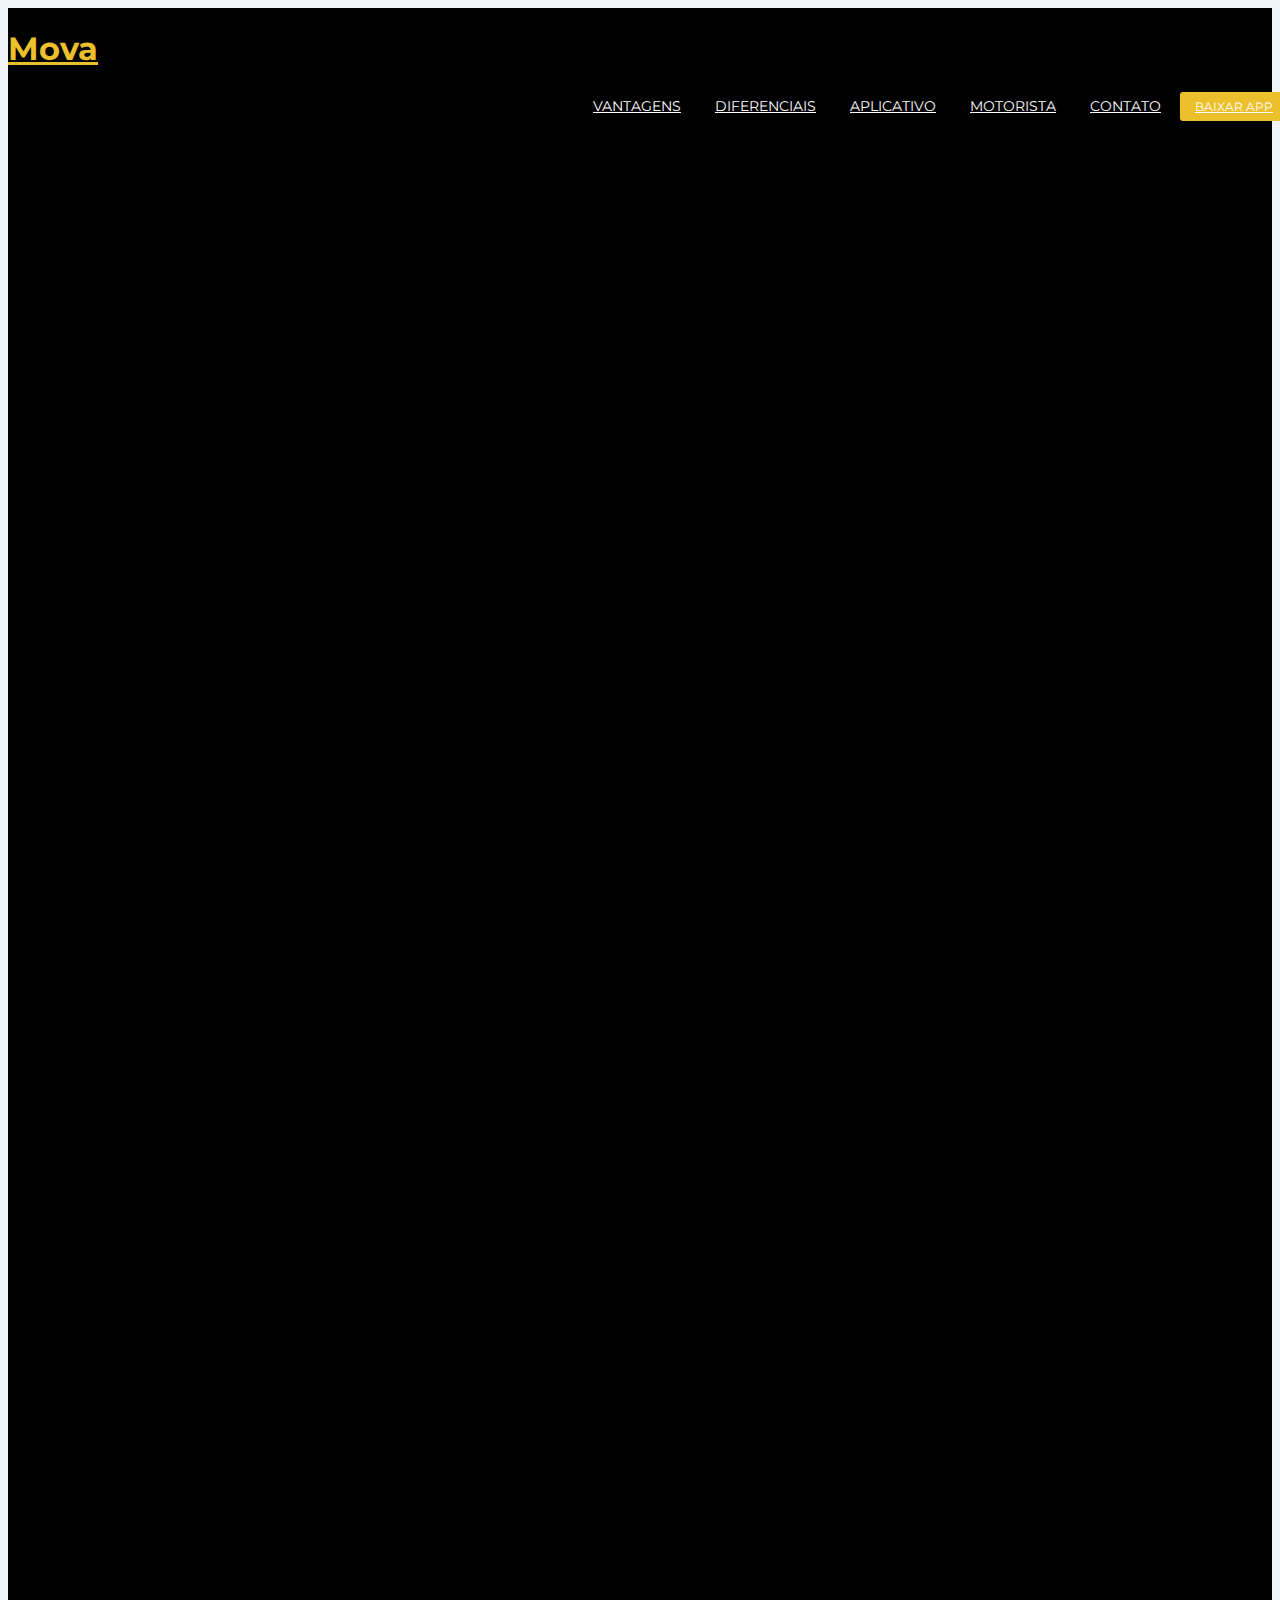
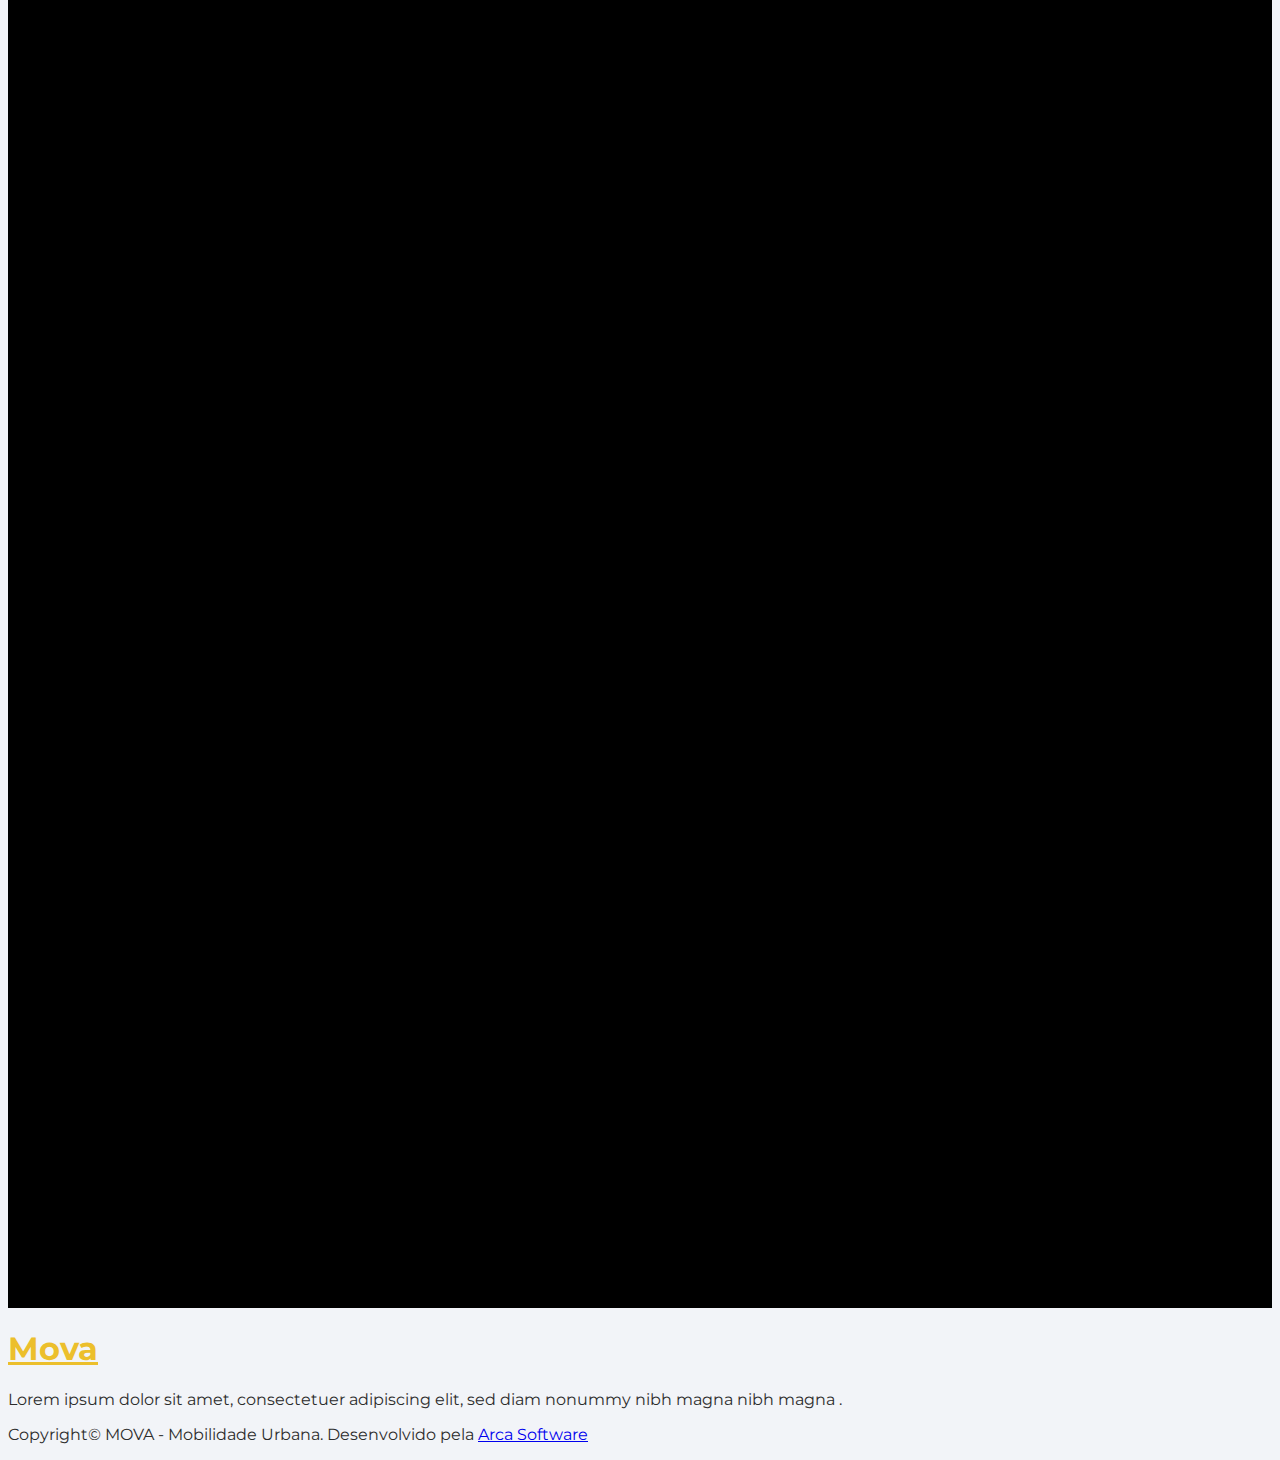
==== pages/drivers-steps.html @ b9070c81 "Adicionando a página 'Como tornar motorista' e pequena reestruturação no layout" ====
<!DOCTYPE html>
<html lang="pt-br">
<head>
  <meta charset="UTF-8">
  <meta name="viewport" content="width=device-width, initial-scale=1.0">
  <meta http-equiv="X-UA-Compatible" content="ie=edge">
  <script src="https://code.jquery.com/jquery-3.3.1.slim.min.js" integrity="sha384-q8i/X+965DzO0rT7abK41JStQIAqVgRVzpbzo5smXKp4YfRvH+8abtTE1Pi6jizo" crossorigin="anonymous"></script>
  <script src="https://cdnjs.cloudflare.com/ajax/libs/popper.js/1.14.7/umd/popper.min.js" integrity="sha384-UO2eT0CpHqdSJQ6hJty5KVphtPhzWj9WO1clHTMGa3JDZwrnQq4sF86dIHNDz0W1" crossorigin="anonymous"></script>
  <link rel="stylesheet" href="../assets/css/main.css">
  <title>MOVA - Como me cadastrar como motorista?</title>
</head>
<body>
  
  <div id="loading" class="d-flex align-items-center justify-content-center">
    <div class="spinner-grow" role="status">
      <span class="sr-only">Loading...</span>
    </div>
  </div>

  <header class="page-topbar">
    <div class="d-flex align-items-center page-topbar-container">
      <nav class="container page-topbar-content">
        <div class="row align-items-center">
          <div class="col-lg-4 col-6">
            <div class="page-logo">
              <h1>
                <a href="../index.html">Mova</a>
              </h1>
            </div>
          </div>
          <div class="col-6 menu-icon-container">
            <div id="menu-icon">
              <span></span>
              <span></span>
              <span></span>
            </div>
          </div>
          <div class="col-lg-8 position-static">
            <div class="page-topbar-menu">
              <ul class="page-topbar-items">
                <li class="page-topbar-item">
                  <a href="#" section-target="vantagens">Vantagens</a>
                </li>
                <li class="page-topbar-item">
                  <a href="#" section-target="diferenciais">Diferenciais</a>
                </li>
                <li class="page-topbar-item">
                  <a href="#" section-target="aplicativo">Aplicativo</a>
                </li>
                <li class="page-topbar-item">
                  <a href="#" section-target="motorista">Motorista</a>
                </li>
                <li class="page-topbar-item">
                  <a href="#" section-target="contato">Contato</a>
                </li>
                <li class="page-topbar-item btn-download-app">
                  <a href="#">Baixar app</a>
                </li>
              </ul>
            </div>
          </div>
        </div>
      </nav>
    </div>
  </header>

  <main class="page-container">
    <section class="sections" style="height: 300vh; background: #000">
    </section>
  </main>

  <!-- RODAPÉ -->
  <footer class="page-footer fixed-footer">
    <div class="container">
      <div class="row">
        <div class="col-12">
          <div class="footer-info text-center">
            <div class="page-logo">
              <h1>
                <a href="#">Mova</a>
              </h1>
            </div>
            <p>
              Lorem ipsum dolor sit amet, consectetuer adipiscing elit, 
              sed diam nonummy nibh magna  nibh magna .
            </p>
            <div class="footer-social-media">
              <a href="#" class="facebook">
                <i class="fab fa-facebook-f"></i>
              </a>
              <a href="#" class="instagram">
                <i class="fab fa-instagram"></i>
              </a>
              <a href="#" class="twitter">
                <i class="fab fa-twitter"></i>
              </a>
            </div>
          </div>
        </div>
      </div>
      <div class="row">
        <div class="col-12">
          <div class="footer-copyright">
            <p>
              <span>Copyright© MOVA - Mobilidade Urbana. Desenvolvido pela </span><a href="#">Arca Software</a>
            </p>
          </div>
        </div>
      </div>
    </div>
  </footer>

  <script src="../assets/js/bootstrap/bootstrap.js"></script>
  <script src="../assets/js/fontawesome/all.min.js"></script>
  <script src="../assets/js/main.js"></script>
</body>
</html>
---- assets/css/main.css ----
@import './bootstrap/bootstrap.min.css';
@import './fontawesome/css/all.min.css';
@import url('https://fonts.googleapis.com/css?family=Montserrat:300,400,500,700&display=swap');
@import './header.css';
@import './home.css';
@import './vantagens.css';
@import './diferenciais.css';
@import './aplicativo.css';
@import './motorista.css';
@import './fale-conosco.css';
@import './footer.css';
@import './loading.css';
@import './responsive.css';
@import './animated-display.css';

html, body {
  scroll-behavior: smooth;
}

body {
  font-family: 'Montserrat', sans-serif;
  color: #2C2C2C;
  background-color: #F2F4F8;
}

.page-container {
  overflow: hidden;
  background-color: #F2F4F8;
}

.sections {
  padding: 100px 0;
}

.default-btn {
  display: inline-block;
  padding: 9px 20px;
  font-weight: 500;
  background-color: #ecbf2c;
  color: #FFFFFF;
  text-transform: uppercase;
  font-size: 14px;
  border-radius: 3px;
  -webkit-border-radius: 3px;
  -moz-border-radius: 3px;
  -ms-border-radius: 3px;
  -o-border-radius: 3px;
  transition: .2s ease-out;
  -webkit-transition: .2s ease-out;
  -moz-transition: .2s ease-out;
  -ms-transition: .2s ease-out;
  -o-transition: .2s ease-out;
}
.default-btn:hover { text-decoration: none; }

.default-btn.white { background-color: #FFFFFF; color: #ecbf2c; }
.default-btn.blue { background-color: #5561ab; color: #FFFFFF; }
.default-btn.white:hover { background-color: #ecbf2c; color: #FFFFFF; }


.default-title.limited-width {
  max-width: 500px;
  margin: 0 auto;
}

.default-title h1 {
  font-size: 30px;
  font-weight: 700;
  margin-bottom: 20px;
}
.default-title h1 span { color: #ecbf2c; }

.default-title h5 {
  font-size: 14px;
  line-height: 20px;
  opacity: 0.5;
  max-width: 560px;
  margin: 0 auto;
}

.default-title.white h1,
.default-title.white h5 { color: #FFFFFF; }
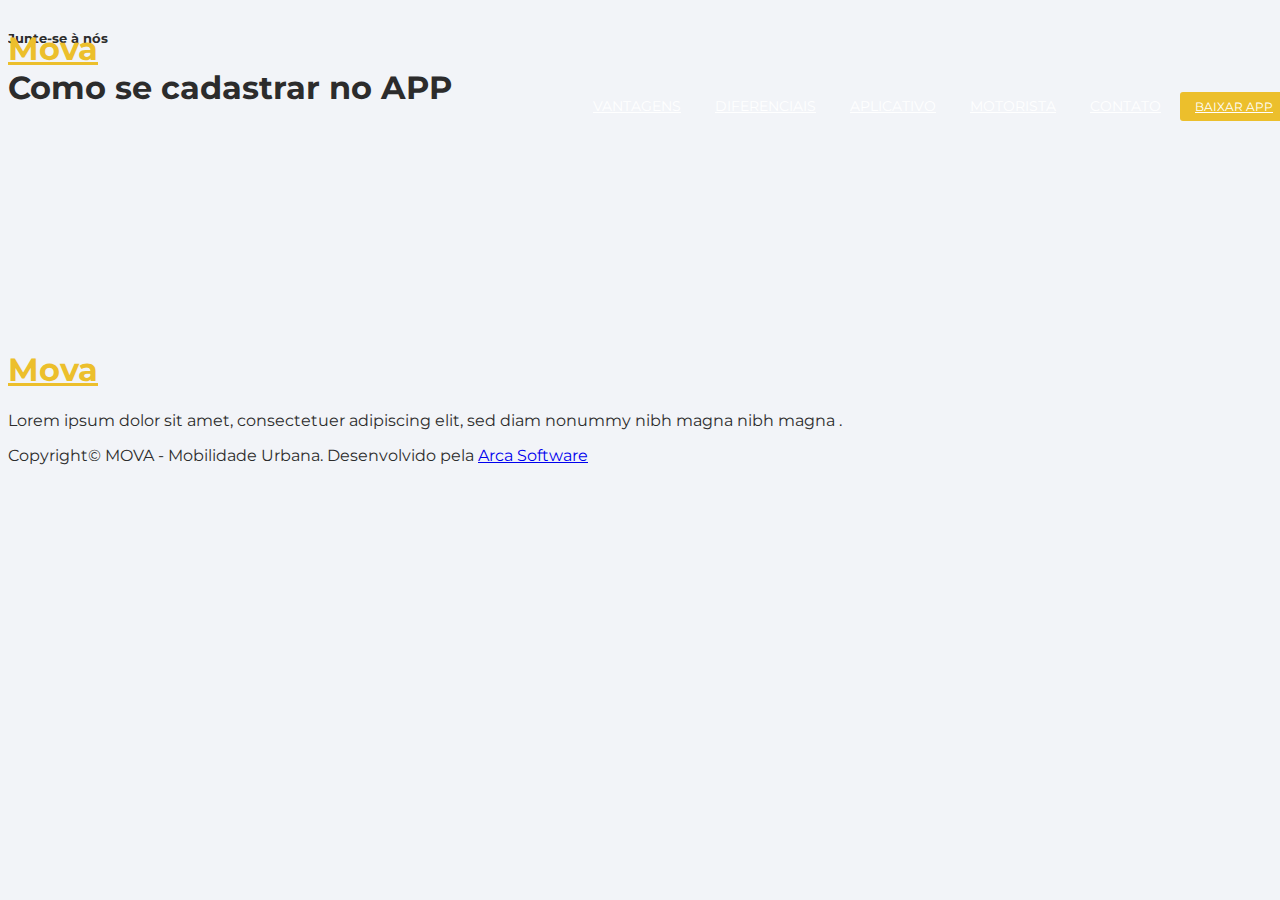
==== commit 17b6f351: "Modificações" ====
--- a/pages/drivers-steps.html
+++ b/pages/drivers-steps.html
@@ -39,19 +39,19 @@
             <div class="page-topbar-menu">
               <ul class="page-topbar-items">
                 <li class="page-topbar-item">
-                  <a href="#" section-target="vantagens">Vantagens</a>
+                  <a href="../index.html#vantagens">Vantagens</a>
                 </li>
                 <li class="page-topbar-item">
-                  <a href="#" section-target="diferenciais">Diferenciais</a>
+                  <a href="../index.html#diferenciais">Diferenciais</a>
                 </li>
                 <li class="page-topbar-item">
-                  <a href="#" section-target="aplicativo">Aplicativo</a>
+                  <a href="../index.html#aplicativo">Aplicativo</a>
                 </li>
                 <li class="page-topbar-item">
-                  <a href="#" section-target="motorista">Motorista</a>
+                  <a href="../index.html#motorista">Motorista</a>
                 </li>
                 <li class="page-topbar-item">
-                  <a href="#" section-target="contato">Contato</a>
+                  <a href="../index.html#contato">Contato</a>
                 </li>
                 <li class="page-topbar-item btn-download-app">
                   <a href="#">Baixar app</a>
@@ -65,7 +65,12 @@
   </header>
 
   <main class="page-container">
-    <section class="sections" style="height: 300vh; background: #000">
+    <section class="page-title">
+      <h5>Junte-se à nós</h5>
+      <h1>Como se cadastrar no APP</h1>
+    </section>
+
+    <section class="sections section-steps">
     </section>
   </main>
 
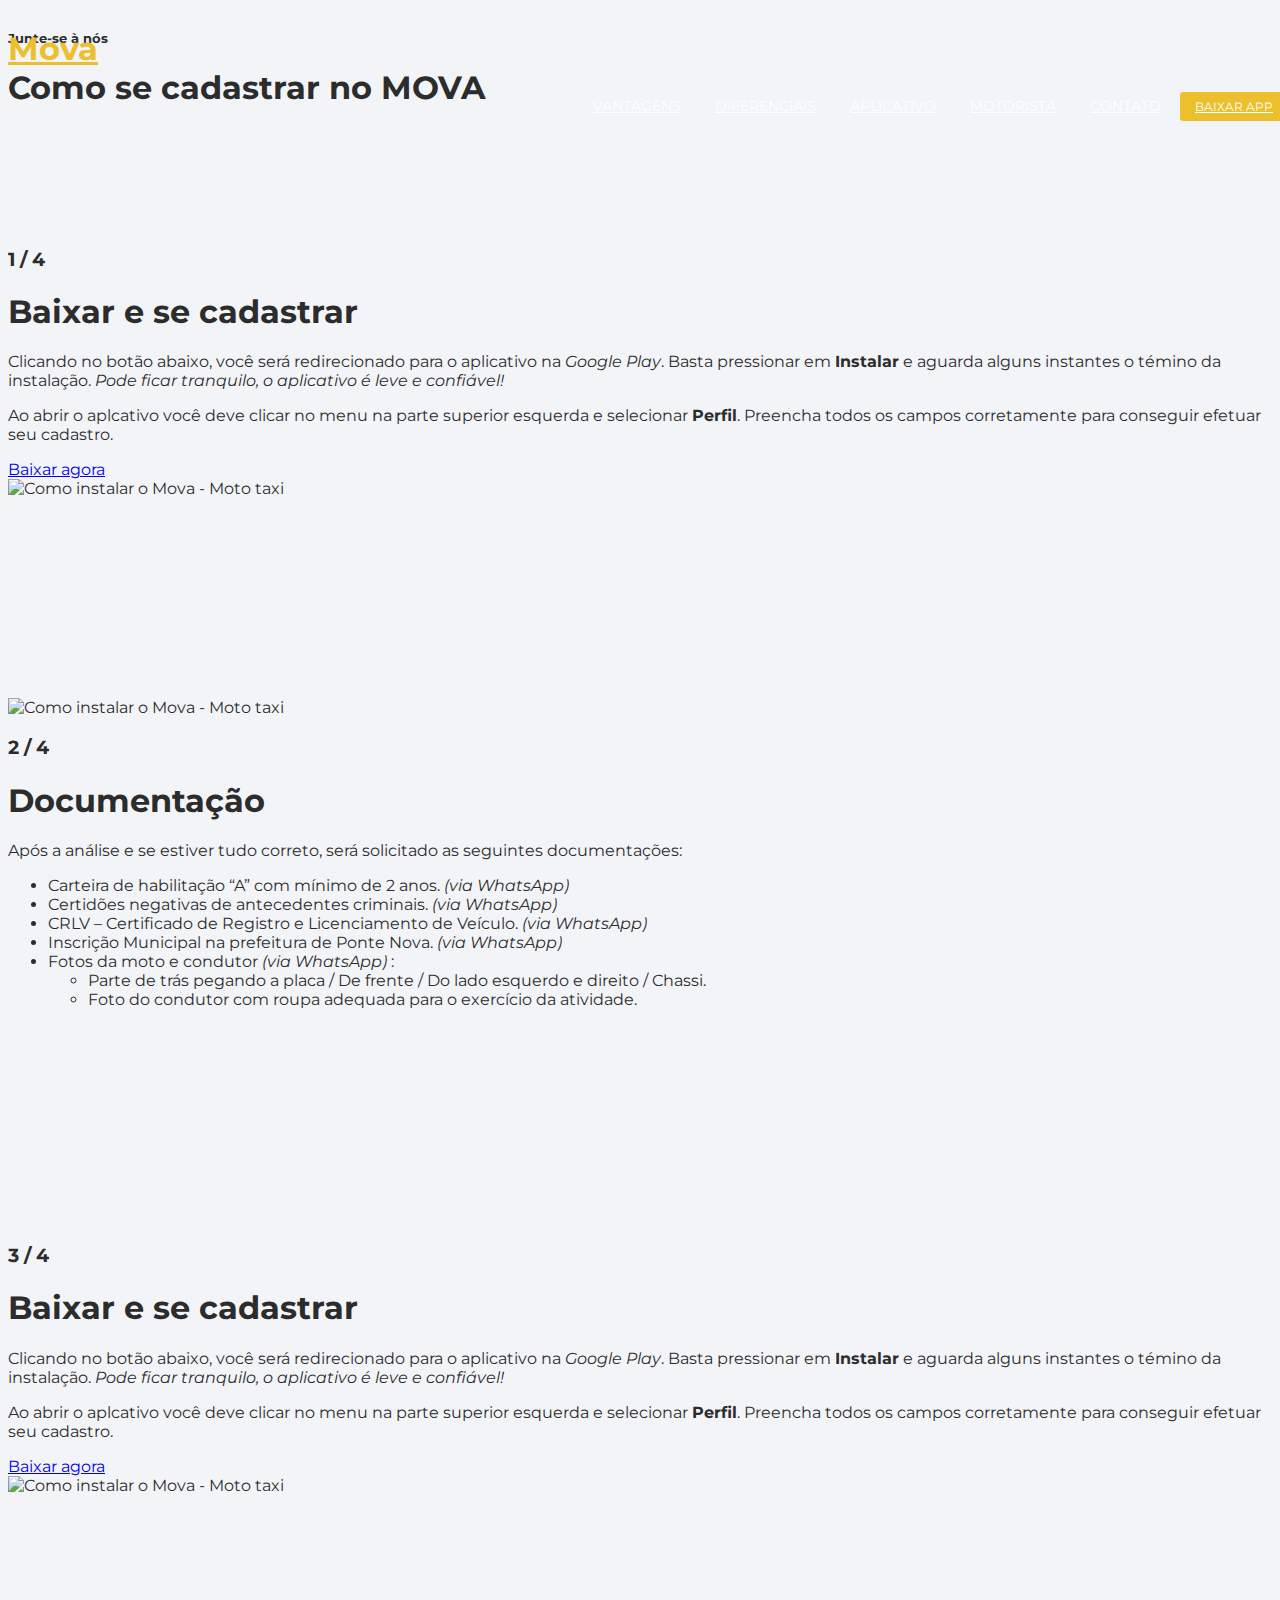
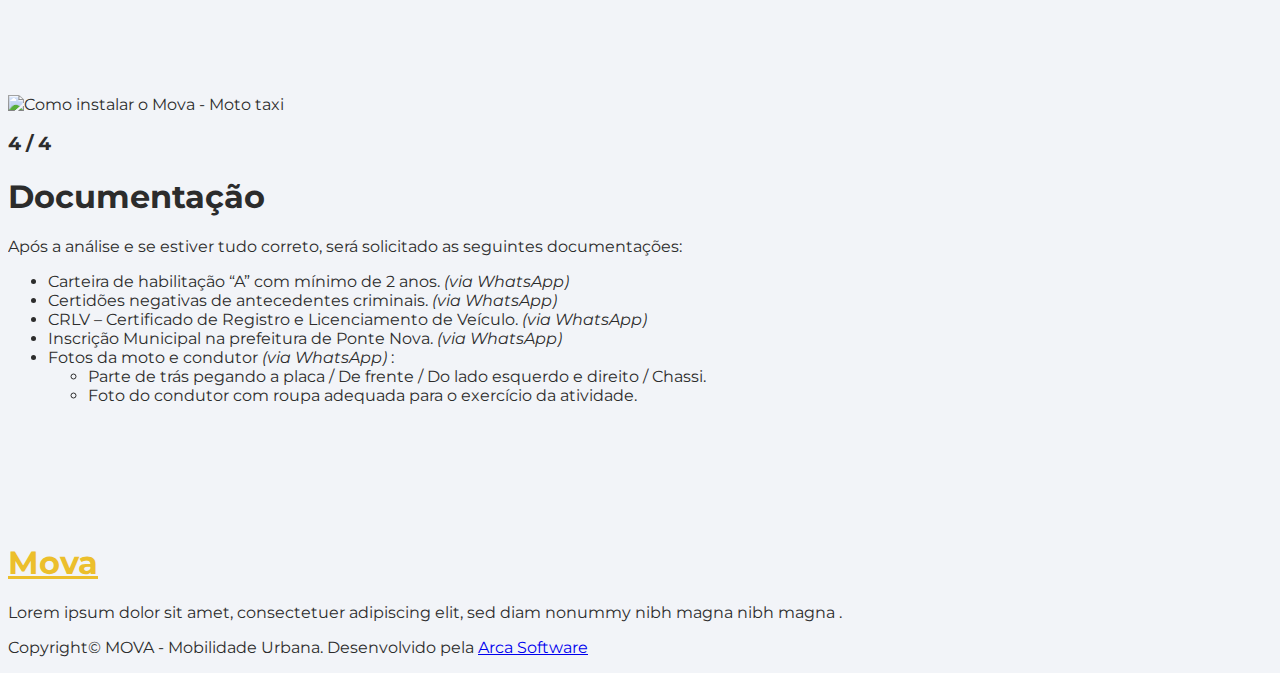
==== commit 7187c5c8: "Fix" ====
--- a/pages/drivers-steps.html
+++ b/pages/drivers-steps.html
@@ -4,8 +4,20 @@
   <meta charset="UTF-8">
   <meta name="viewport" content="width=device-width, initial-scale=1.0">
   <meta http-equiv="X-UA-Compatible" content="ie=edge">
-  <script src="https://code.jquery.com/jquery-3.3.1.slim.min.js" integrity="sha384-q8i/X+965DzO0rT7abK41JStQIAqVgRVzpbzo5smXKp4YfRvH+8abtTE1Pi6jizo" crossorigin="anonymous"></script>
-  <script src="https://cdnjs.cloudflare.com/ajax/libs/popper.js/1.14.7/umd/popper.min.js" integrity="sha384-UO2eT0CpHqdSJQ6hJty5KVphtPhzWj9WO1clHTMGa3JDZwrnQq4sF86dIHNDz0W1" crossorigin="anonymous"></script>
+  <meta name="description" content="Explore de forma inteligente o segmento de transporte e logística de sua cidade, com a plataforma mova. Melhor custo benefício e praticidade em seu negócio." >
+  <!-- OPEN GRAPH -->
+  <meta property="og:locale" content="pt-br">
+  <meta property="og:title" content="Mova - Mobilidade Urbana">
+  <meta property="og:site_name" content="Mova - Mobilidade Urbana">
+  <meta property="og:description" content="Explore de forma inteligente o segmento de transporte e logística de sua cidade, com a plataforma mova. Melhor custo benefício e praticidade em seu negócio.">
+  <meta property="og:image" content="https://iguin.github.io/mova/assets/images/og_image.png">
+  <meta property="og:image:type" content="image/png">
+  <meta property="og:image:width" content="300">
+  <meta property="og:image:height" content="300">
+  <meta property="og:url" content="https://iguin.github.io/mova">
+  <meta property="og:type" content="website">
+  <!-- FAVICON -->
+  <link rel="icon" type="image/png" href="../assets/images/favicon.png" />  
   <link rel="stylesheet" href="../assets/css/main.css">
   <title>MOVA - Como me cadastrar como motorista?</title>
 </head>
@@ -66,11 +78,194 @@
 
   <main class="page-container">
     <section class="page-title">
-      <h5>Junte-se à nós</h5>
-      <h1>Como se cadastrar no APP</h1>
-    </section>
-
-    <section class="sections section-steps">
+      <div class="container">
+        <div class="title-content" animated-display="bottom" animated-display-delay="0.3">
+          <h5>Junte-se à nós</h5>
+          <h1>Como se cadastrar no <span>MOVA</span></h1>
+        </div>
+      </div>
+      <i class="fas fa-chevron-down"></i>
+    </section>
+
+    <!-- STEP 1 -->
+    <section class="sections step-section">
+      <div class="container">
+        <div class="row align-items-center">
+          <div class="col-md-6">
+            <div class="step-title">
+              <div class="step-num">
+                <h3><span>1</span> / 4</h3>
+              </div>
+              <h1>Baixar e se cadastrar</h1>
+            </div>
+            <div class="step-text text-center">
+              <p>
+                Clicando no botão abaixo, você será redirecionado para o aplicativo na <em><small><i class="fab fa-google-play"></i></small> Google Play</em>. 
+                Basta pressionar em <b>Instalar</b> e aguarda alguns instantes o témino da instalação. <em>Pode ficar tranquilo, o aplicativo é leve e confiável!</em>
+              </p>
+              <p>
+                Ao abrir o aplcativo você deve clicar no menu na parte superior esquerda e selecionar <b>Perfil</b>. 
+                Preencha todos os campos corretamente para conseguir efetuar seu cadastro.
+              </p>
+              <a class="btn-download-app" rel="noreferrer" href="https://play.google.com/store/apps/details?id=com.companyname.Motorista" target="_blank">Baixar agora</a>
+            </div>
+          </div>
+          <div class="col-md-6">
+            <div class="step-image ml-auto mr-0">
+              <img src="../assets/images/instalar_app.jpg" alt="Como instalar o Mova - Moto taxi">
+            </div>
+          </div>
+        </div>
+      </div>
+    </section>
+
+    <!-- STEP 2 -->
+    <section class="sections step-section white divisor-top">
+      <div class="container">
+        <div class="row align-items-center">
+          <div class="col-md-6">
+            <div class="step-image mr-auto ml-0">
+              <img src="../assets/images/instalar_app.jpg" alt="Como instalar o Mova - Moto taxi">
+            </div>
+          </div>
+          <div class="col-md-6">
+            <div class="step-title">
+              <div class="step-num">
+                <h3><span>2</span> / 4</h3>
+              </div>
+              <h1>Documentação</h1>
+            </div>
+            <div class="step-text text-center">
+              <p>
+                Após a análise e se estiver tudo correto, será solicitado as seguintes documentações:
+              </p>
+              <ul>
+                <li>
+                  <i class="fas fa-check"></i>
+                  Carteira de habilitação “A” com mínimo de 2 anos. <em>(via WhatsApp)</em>
+                </li>
+                <li>
+                  <i class="fas fa-check"></i>
+                  Certidões negativas de antecedentes criminais. <em>(via WhatsApp)</em>
+                </li>
+                <li>
+                  <i class="fas fa-check"></i>
+                  CRLV – Certificado de Registro e Licenciamento de Veículo. <em>(via WhatsApp)</em>
+                </li>
+                <li>
+                  <i class="fas fa-check"></i>
+                  Inscrição Municipal na prefeitura de Ponte Nova. <em>(via WhatsApp)</em>
+                </li>
+                <li>
+                  <i class="fas fa-check"></i>
+                  Fotos da moto e condutor <em>(via WhatsApp)</em> :
+                  <ul class="subitem">
+                    <li>
+                      <i class="fas fa-long-arrow-alt-right"></i>
+                      Parte de trás pegando a placa / De frente / Do lado esquerdo e direito / Chassi.<br>
+                    </li>
+                    <li>
+                      <i class="fas fa-long-arrow-alt-right"></i>
+                      Foto do condutor com roupa adequada para o exercício da atividade.
+                    </li>
+                  </ul>                  
+                </li>
+              </ul>
+            </div>
+          </div>
+        </div>
+      </div>
+    </section>
+    
+    <!-- STEP 3 -->
+    <section class="sections step-section divisor-top">
+      <div class="container">
+        <div class="row align-items-center">
+          <div class="col-md-6">
+            <div class="step-title">
+              <div class="step-num">
+                <h3><span>3</span> / 4</h3>
+              </div>
+              <h1>Baixar e se cadastrar</h1>
+            </div>
+            <div class="step-text text-center">
+              <p>
+                Clicando no botão abaixo, você será redirecionado para o aplicativo na <em><small><i class="fab fa-google-play"></i></small> Google Play</em>. 
+                Basta pressionar em <b>Instalar</b> e aguarda alguns instantes o témino da instalação. <em>Pode ficar tranquilo, o aplicativo é leve e confiável!</em>
+              </p>
+              <p>
+                Ao abrir o aplcativo você deve clicar no menu na parte superior esquerda e selecionar <b>Perfil</b>. 
+                Preencha todos os campos corretamente para conseguir efetuar seu cadastro.
+              </p>
+              <a class="btn-download-app" rel="noreferrer" href="https://play.google.com/store/apps/details?id=com.companyname.Motorista" target="_blank">Baixar agora</a>
+            </div>
+          </div>
+          <div class="col-md-6">
+            <div class="step-image ml-auto mr-0">
+              <img src="../assets/images/instalar_app.jpg" alt="Como instalar o Mova - Moto taxi">
+            </div>
+          </div>
+        </div>
+      </div>
+    </section>
+    
+
+    <!-- STEP 4 -->
+    <section class="sections step-section white divisor-top">
+      <div class="container">
+        <div class="row align-items-center">
+          <div class="col-md-6">
+            <div class="step-image mr-auto ml-0">
+              <img src="../assets/images/instalar_app.jpg" alt="Como instalar o Mova - Moto taxi">
+            </div>
+          </div>
+          <div class="col-md-6">
+            <div class="step-title">
+              <div class="step-num">
+                <h3><span>4</span> / 4</h3>
+              </div>
+              <h1>Documentação</h1>
+            </div>
+            <div class="step-text text-center">
+              <p>
+                Após a análise e se estiver tudo correto, será solicitado as seguintes documentações:
+              </p>
+              <ul>
+                <li>
+                  <i class="fas fa-check"></i>
+                  Carteira de habilitação “A” com mínimo de 2 anos. <em>(via WhatsApp)</em>
+                </li>
+                <li>
+                  <i class="fas fa-check"></i>
+                  Certidões negativas de antecedentes criminais. <em>(via WhatsApp)</em>
+                </li>
+                <li>
+                  <i class="fas fa-check"></i>
+                  CRLV – Certificado de Registro e Licenciamento de Veículo. <em>(via WhatsApp)</em>
+                </li>
+                <li>
+                  <i class="fas fa-check"></i>
+                  Inscrição Municipal na prefeitura de Ponte Nova. <em>(via WhatsApp)</em>
+                </li>
+                <li>
+                  <i class="fas fa-check"></i>
+                  Fotos da moto e condutor <em>(via WhatsApp)</em> :
+                  <ul class="subitem">
+                    <li>
+                      <i class="fas fa-long-arrow-alt-right"></i>
+                      Parte de trás pegando a placa / De frente / Do lado esquerdo e direito / Chassi.<br>
+                    </li>
+                    <li>
+                      <i class="fas fa-long-arrow-alt-right"></i>
+                      Foto do condutor com roupa adequada para o exercício da atividade.
+                    </li>
+                  </ul>                  
+                </li>
+              </ul>
+            </div>
+          </div>
+        </div>
+      </div>
     </section>
   </main>
 
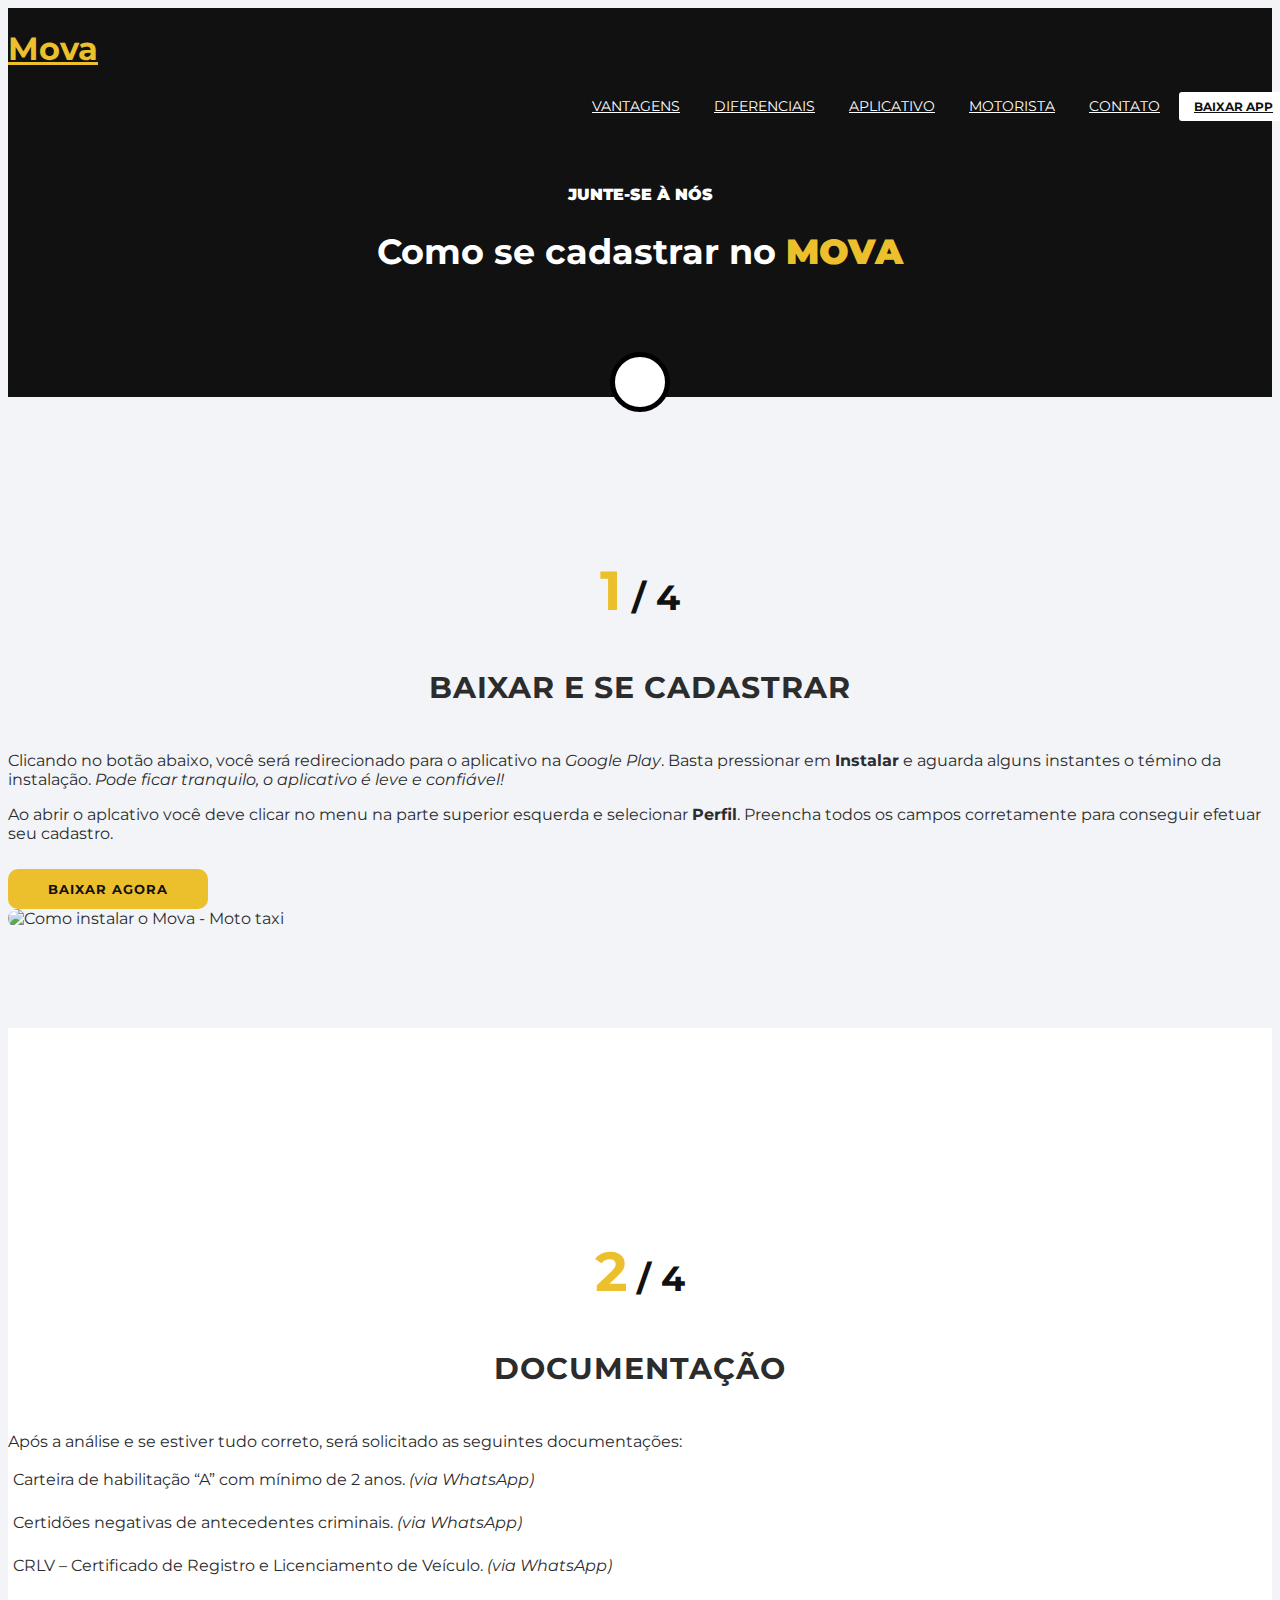
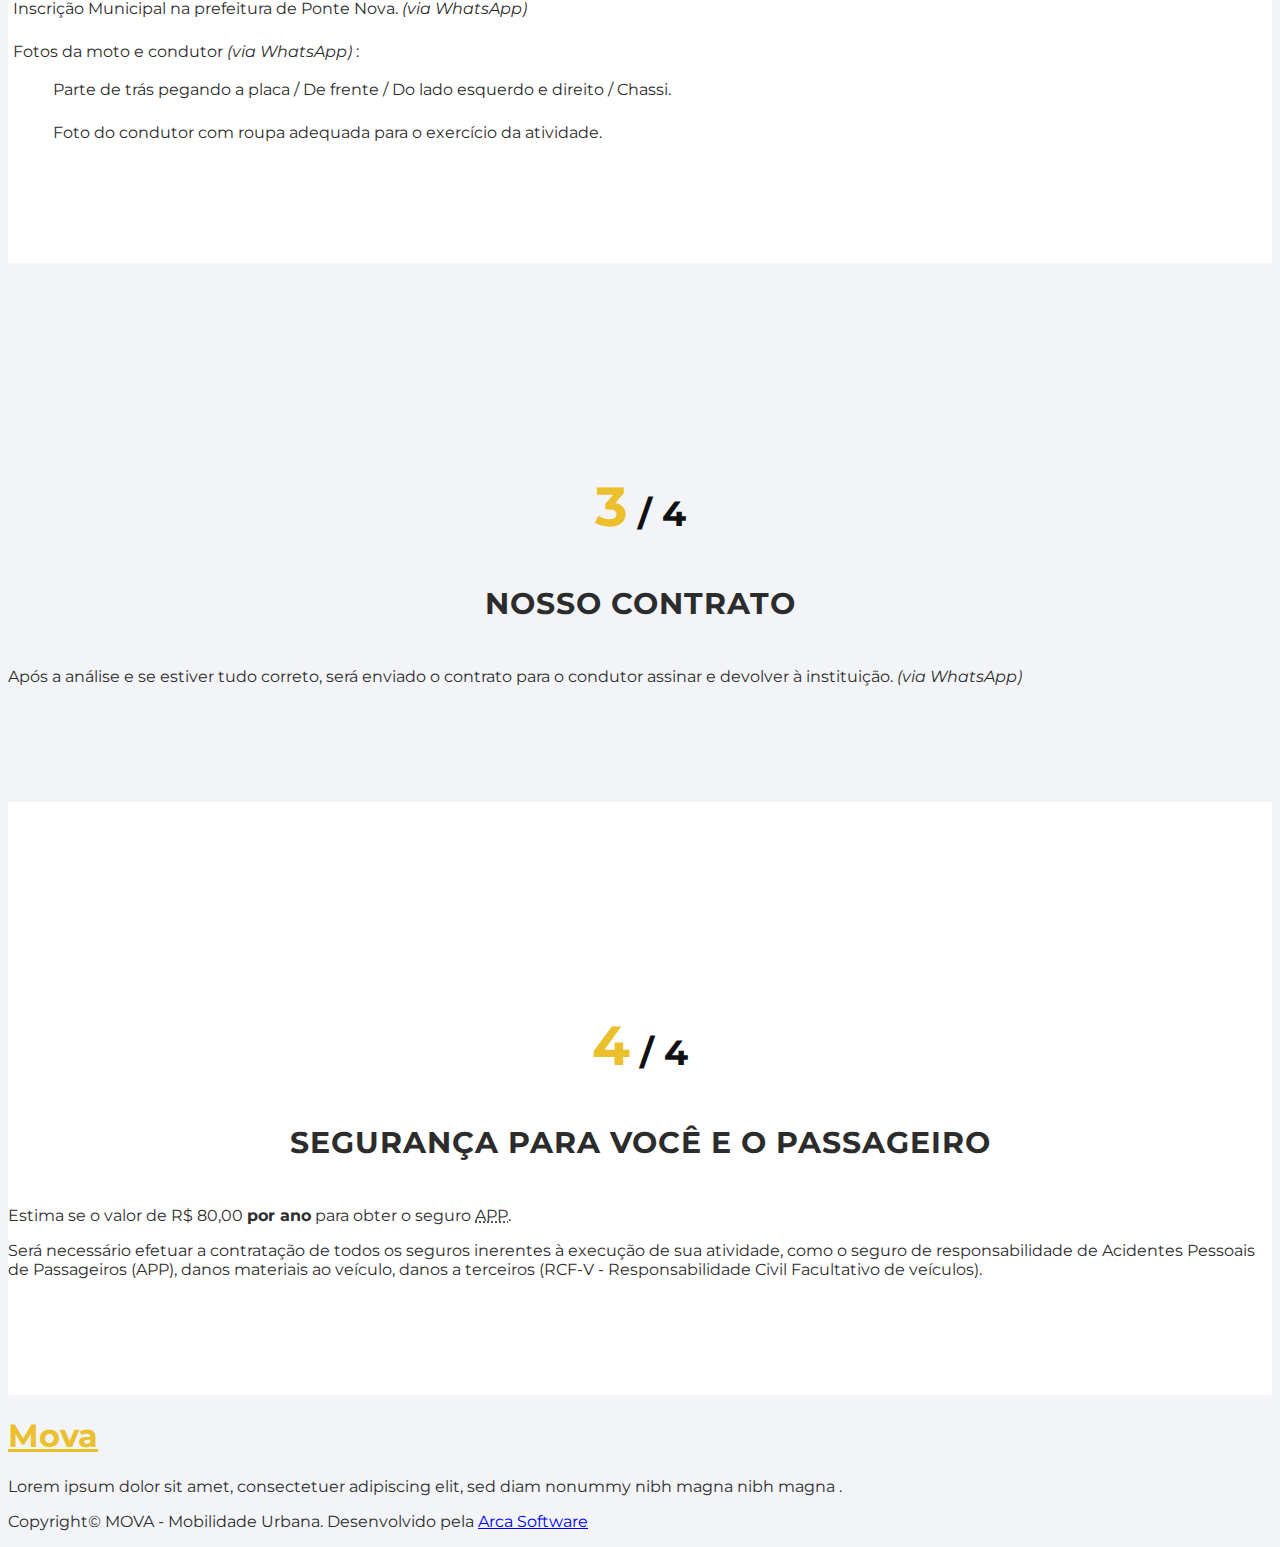
==== commit f5777ba9: "Textos" ====
--- a/pages/drivers-steps.html
+++ b/pages/drivers-steps.html
@@ -66,7 +66,7 @@
                   <a href="../index.html#contato">Contato</a>
                 </li>
                 <li class="page-topbar-item btn-download-app">
-                  <a href="#">Baixar app</a>
+                  <a rel="noreferrer" href="https://play.google.com/store/apps/details?id=com.companyname.Motorista" target="_blank">Baixar app</a>
                 </li>
               </ul>
             </div>
@@ -123,12 +123,8 @@
     <section class="sections step-section white divisor-top">
       <div class="container">
         <div class="row align-items-center">
-          <div class="col-md-6">
-            <div class="step-image mr-auto ml-0">
-              <img src="../assets/images/instalar_app.jpg" alt="Como instalar o Mova - Moto taxi">
-            </div>
-          </div>
-          <div class="col-md-6">
+          <div class="col-md-2"></div>
+          <div class="col-md-8">
             <div class="step-title">
               <div class="step-num">
                 <h3><span>2</span> / 4</h3>
@@ -142,23 +138,23 @@
               <ul>
                 <li>
                   <i class="fas fa-check"></i>
-                  Carteira de habilitação “A” com mínimo de 2 anos. <em>(via WhatsApp)</em>
-                </li>
-                <li>
-                  <i class="fas fa-check"></i>
-                  Certidões negativas de antecedentes criminais. <em>(via WhatsApp)</em>
-                </li>
-                <li>
-                  <i class="fas fa-check"></i>
-                  CRLV – Certificado de Registro e Licenciamento de Veículo. <em>(via WhatsApp)</em>
-                </li>
-                <li>
-                  <i class="fas fa-check"></i>
-                  Inscrição Municipal na prefeitura de Ponte Nova. <em>(via WhatsApp)</em>
-                </li>
-                <li>
-                  <i class="fas fa-check"></i>
-                  Fotos da moto e condutor <em>(via WhatsApp)</em> :
+                  Carteira de habilitação “A” com mínimo de 2 anos. <em class="text-muted">(via WhatsApp)</em>
+                </li>
+                <li>
+                  <i class="fas fa-check"></i>
+                  Certidões negativas de antecedentes criminais. <em class="text-muted">(via WhatsApp)</em>
+                </li>
+                <li>
+                  <i class="fas fa-check"></i>
+                  CRLV – Certificado de Registro e Licenciamento de Veículo. <em class="text-muted">(via WhatsApp)</em>
+                </li>
+                <li>
+                  <i class="fas fa-check"></i>
+                  Inscrição Municipal na prefeitura de Ponte Nova. <em class="text-muted">(via WhatsApp)</em>
+                </li>
+                <li>
+                  <i class="fas fa-check"></i>
+                  Fotos da moto e condutor <em class="text-muted">(via WhatsApp)</em> :
                   <ul class="subitem">
                     <li>
                       <i class="fas fa-long-arrow-alt-right"></i>
@@ -173,6 +169,7 @@
               </ul>
             </div>
           </div>
+          <div class="col-md-2"></div>
         </div>
       </div>
     </section>
@@ -181,89 +178,50 @@
     <section class="sections step-section divisor-top">
       <div class="container">
         <div class="row align-items-center">
-          <div class="col-md-6">
+          <div class="col-md-2"></div>
+          <div class="col-md-8">
             <div class="step-title">
               <div class="step-num">
                 <h3><span>3</span> / 4</h3>
               </div>
-              <h1>Baixar e se cadastrar</h1>
-            </div>
-            <div class="step-text text-center">
-              <p>
-                Clicando no botão abaixo, você será redirecionado para o aplicativo na <em><small><i class="fab fa-google-play"></i></small> Google Play</em>. 
-                Basta pressionar em <b>Instalar</b> e aguarda alguns instantes o témino da instalação. <em>Pode ficar tranquilo, o aplicativo é leve e confiável!</em>
-              </p>
-              <p>
-                Ao abrir o aplcativo você deve clicar no menu na parte superior esquerda e selecionar <b>Perfil</b>. 
-                Preencha todos os campos corretamente para conseguir efetuar seu cadastro.
-              </p>
-              <a class="btn-download-app" rel="noreferrer" href="https://play.google.com/store/apps/details?id=com.companyname.Motorista" target="_blank">Baixar agora</a>
-            </div>
-          </div>
-          <div class="col-md-6">
-            <div class="step-image ml-auto mr-0">
-              <img src="../assets/images/instalar_app.jpg" alt="Como instalar o Mova - Moto taxi">
-            </div>
-          </div>
+              <h1>Nosso contrato</h1>
+            </div>
+            <div class="step-text text-center">
+              <p>
+                Após a análise e se estiver tudo correto, será enviado o contrato para o condutor assinar e
+                devolver à instituição. <em class="text-muted">(via WhatsApp)</em>
+              </p>
+            </div>
+          </div>
+          <div class="col-md-2"></div>
         </div>
       </div>
     </section>
     
-
     <!-- STEP 4 -->
     <section class="sections step-section white divisor-top">
       <div class="container">
         <div class="row align-items-center">
-          <div class="col-md-6">
-            <div class="step-image mr-auto ml-0">
-              <img src="../assets/images/instalar_app.jpg" alt="Como instalar o Mova - Moto taxi">
-            </div>
-          </div>
-          <div class="col-md-6">
+          <div class="col-md-2"></div>
+          <div class="col-md-8">
             <div class="step-title">
               <div class="step-num">
                 <h3><span>4</span> / 4</h3>
               </div>
-              <h1>Documentação</h1>
-            </div>
-            <div class="step-text text-center">
-              <p>
-                Após a análise e se estiver tudo correto, será solicitado as seguintes documentações:
-              </p>
-              <ul>
-                <li>
-                  <i class="fas fa-check"></i>
-                  Carteira de habilitação “A” com mínimo de 2 anos. <em>(via WhatsApp)</em>
-                </li>
-                <li>
-                  <i class="fas fa-check"></i>
-                  Certidões negativas de antecedentes criminais. <em>(via WhatsApp)</em>
-                </li>
-                <li>
-                  <i class="fas fa-check"></i>
-                  CRLV – Certificado de Registro e Licenciamento de Veículo. <em>(via WhatsApp)</em>
-                </li>
-                <li>
-                  <i class="fas fa-check"></i>
-                  Inscrição Municipal na prefeitura de Ponte Nova. <em>(via WhatsApp)</em>
-                </li>
-                <li>
-                  <i class="fas fa-check"></i>
-                  Fotos da moto e condutor <em>(via WhatsApp)</em> :
-                  <ul class="subitem">
-                    <li>
-                      <i class="fas fa-long-arrow-alt-right"></i>
-                      Parte de trás pegando a placa / De frente / Do lado esquerdo e direito / Chassi.<br>
-                    </li>
-                    <li>
-                      <i class="fas fa-long-arrow-alt-right"></i>
-                      Foto do condutor com roupa adequada para o exercício da atividade.
-                    </li>
-                  </ul>                  
-                </li>
-              </ul>
-            </div>
-          </div>
+              <h1>Segurança para você e o passageiro</h1>
+            </div>
+            <div class="step-text text-center">
+              <p>
+                Estima se o valor de R$ 80,00 <b>por ano</b> para obter o seguro <abbr title="Acidentes Pessoais de Passageiros">APP</abbr>.
+              </p>
+              <p>
+                Será necessário efetuar a contratação de todos os seguros inerentes à execução de sua atividade, como o
+                seguro de responsabilidade de Acidentes Pessoais de Passageiros (APP), danos materiais ao veículo, danos
+                a terceiros (RCF-V - Responsabilidade Civil Facultativo de veículos).
+              </p>
+            </div>
+          </div>
+          <div class="col-md-2"></div>
         </div>
       </div>
     </section>
@@ -285,14 +243,11 @@
               sed diam nonummy nibh magna  nibh magna .
             </p>
             <div class="footer-social-media">
-              <a href="#" class="facebook">
+              <a title="Facebook" rel="noreferrer" target="_blank" href="https://www.facebook.com/appmova/" class="facebook">
                 <i class="fab fa-facebook-f"></i>
               </a>
-              <a href="#" class="instagram">
+              <a title="Instagram" rel="noreferrer" target="_blank" href="https://www.instagram.com/appmova/" class="instagram">
                 <i class="fab fa-instagram"></i>
-              </a>
-              <a href="#" class="twitter">
-                <i class="fab fa-twitter"></i>
               </a>
             </div>
           </div>
@@ -302,7 +257,7 @@
         <div class="col-12">
           <div class="footer-copyright">
             <p>
-              <span>Copyright© MOVA - Mobilidade Urbana. Desenvolvido pela </span><a href="#">Arca Software</a>
+              <span>Copyright© MOVA - Mobilidade Urbana. Desenvolvido pela </span><a rel="noreferrer" href="http://www.arcasoftware.com.br/" target="_blank">Arca Software</a>
             </p>
           </div>
         </div>
@@ -310,8 +265,6 @@
     </div>
   </footer>
 
-  <script src="../assets/js/bootstrap/bootstrap.js"></script>
-  <script src="../assets/js/fontawesome/all.min.js"></script>
   <script src="../assets/js/main.js"></script>
 </body>
 </html>--- a/assets/css/main.css
+++ b/assets/css/main.css
@@ -1,5 +1,6 @@
 @import './bootstrap/bootstrap.min.css';
 @import './fontawesome/css/all.min.css';
+@import './animated-display.min.css';
 @import url('https://fonts.googleapis.com/css?family=Montserrat:300,400,500,700&display=swap');
 @import './header.css';
 @import './home.css';
@@ -9,9 +10,9 @@
 @import './motorista.css';
 @import './fale-conosco.css';
 @import './footer.css';
+@import './pages/drivers-steps.css';
 @import './loading.css';
 @import './responsive.css';
-@import './animated-display.css';
 
 html, body {
   scroll-behavior: smooth;
@@ -79,4 +80,55 @@
 }
 
 .default-title.white h1,
-.default-title.white h5 { color: #FFFFFF; }+.default-title.white h5 { color: #FFFFFF; }
+
+.page-title {
+  position: relative;
+  padding-top: 150px;
+  padding-bottom: 100px;
+  background-color: #111111;
+}
+
+.page-title i {
+  position: absolute;
+  bottom: -15px;
+  left: 50%;
+  width: 50px;
+  height: 50px;
+  line-height: 46px;
+  font-size: 20px;
+  background-color: #FFFFFF;
+  text-align: center;
+  border: 5px solid #000000;;
+  transform: translateX(-50%);
+  -webkit-transform: translateX(-50%);
+  -moz-transform: translateX(-50%);
+  -ms-transform: translateX(-50%);
+  -o-transform: translateX(-50%);
+  border-radius: 50%;
+  -webkit-border-radius: 50%;
+  -moz-border-radius: 50%;
+  -ms-border-radius: 50%;
+  -o-border-radius: 50%;
+}
+
+.title-content {
+  text-align: center;
+  color: #FFFFFF;
+}
+
+.title-content h1 {
+  font-size: 35px;
+}
+
+.title-content h1 span {
+  color: #ecbf2c;
+  font-weight: 900;
+}
+
+.title-content h5 {
+  text-transform: uppercase;
+  color: #ffffff;
+  font-weight: 900;
+  font-size: 16px;
+}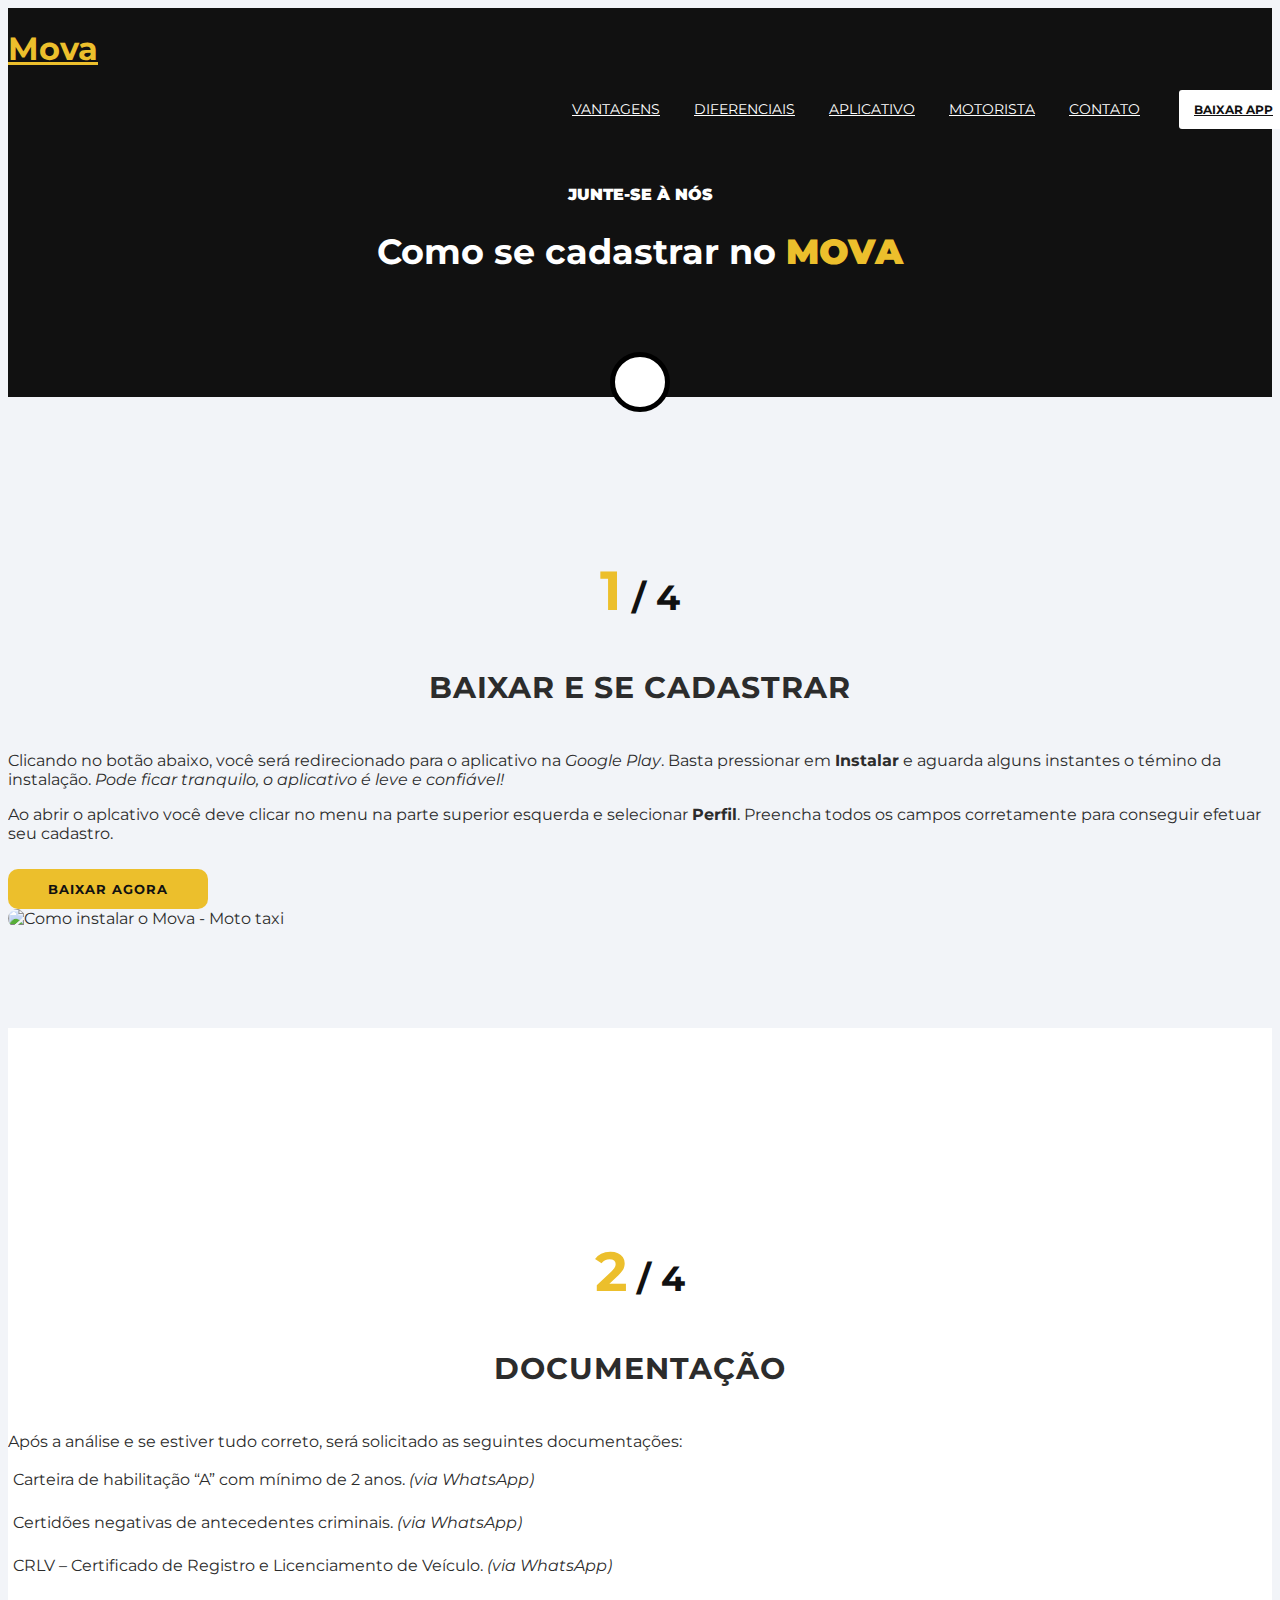
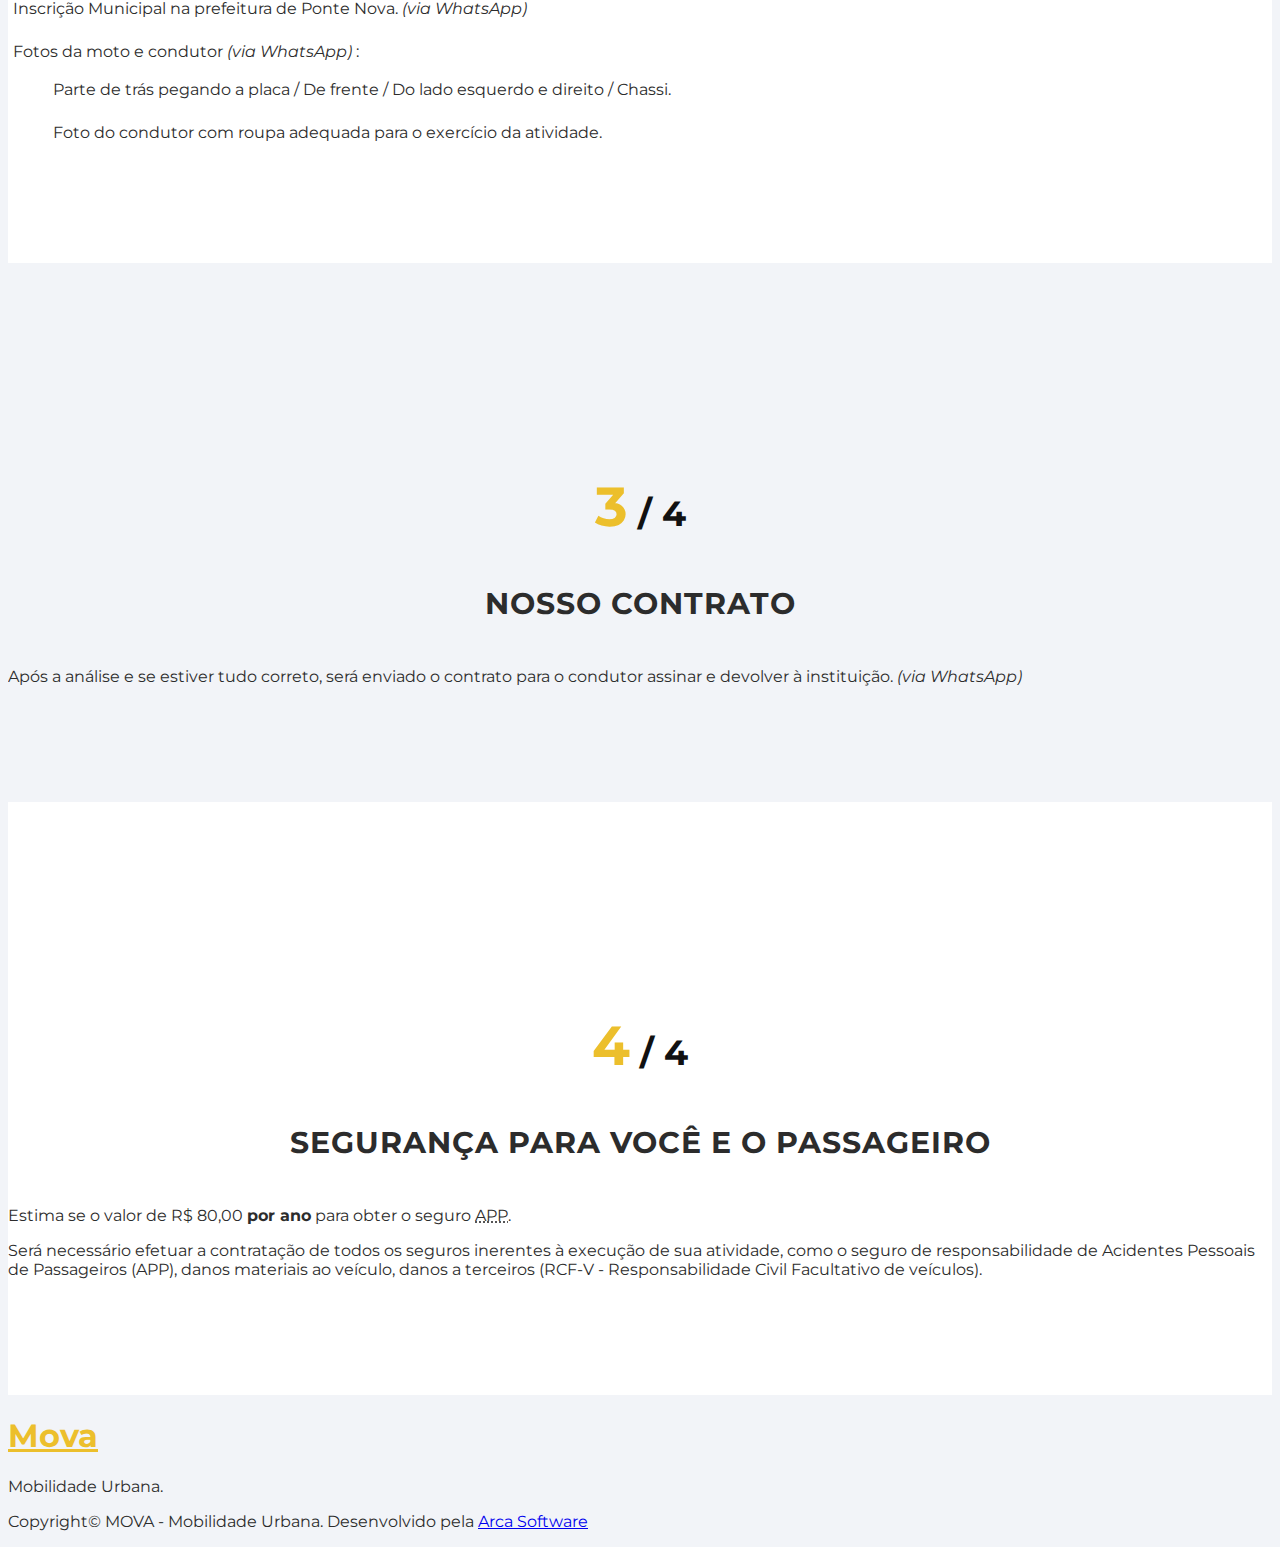
==== commit 309cd990: "Modificações" ====
--- a/pages/drivers-steps.html
+++ b/pages/drivers-steps.html
@@ -239,8 +239,7 @@
               </h1>
             </div>
             <p>
-              Lorem ipsum dolor sit amet, consectetuer adipiscing elit, 
-              sed diam nonummy nibh magna  nibh magna .
+              Mobilidade Urbana.
             </p>
             <div class="footer-social-media">
               <a title="Facebook" rel="noreferrer" target="_blank" href="https://www.facebook.com/appmova/" class="facebook">
